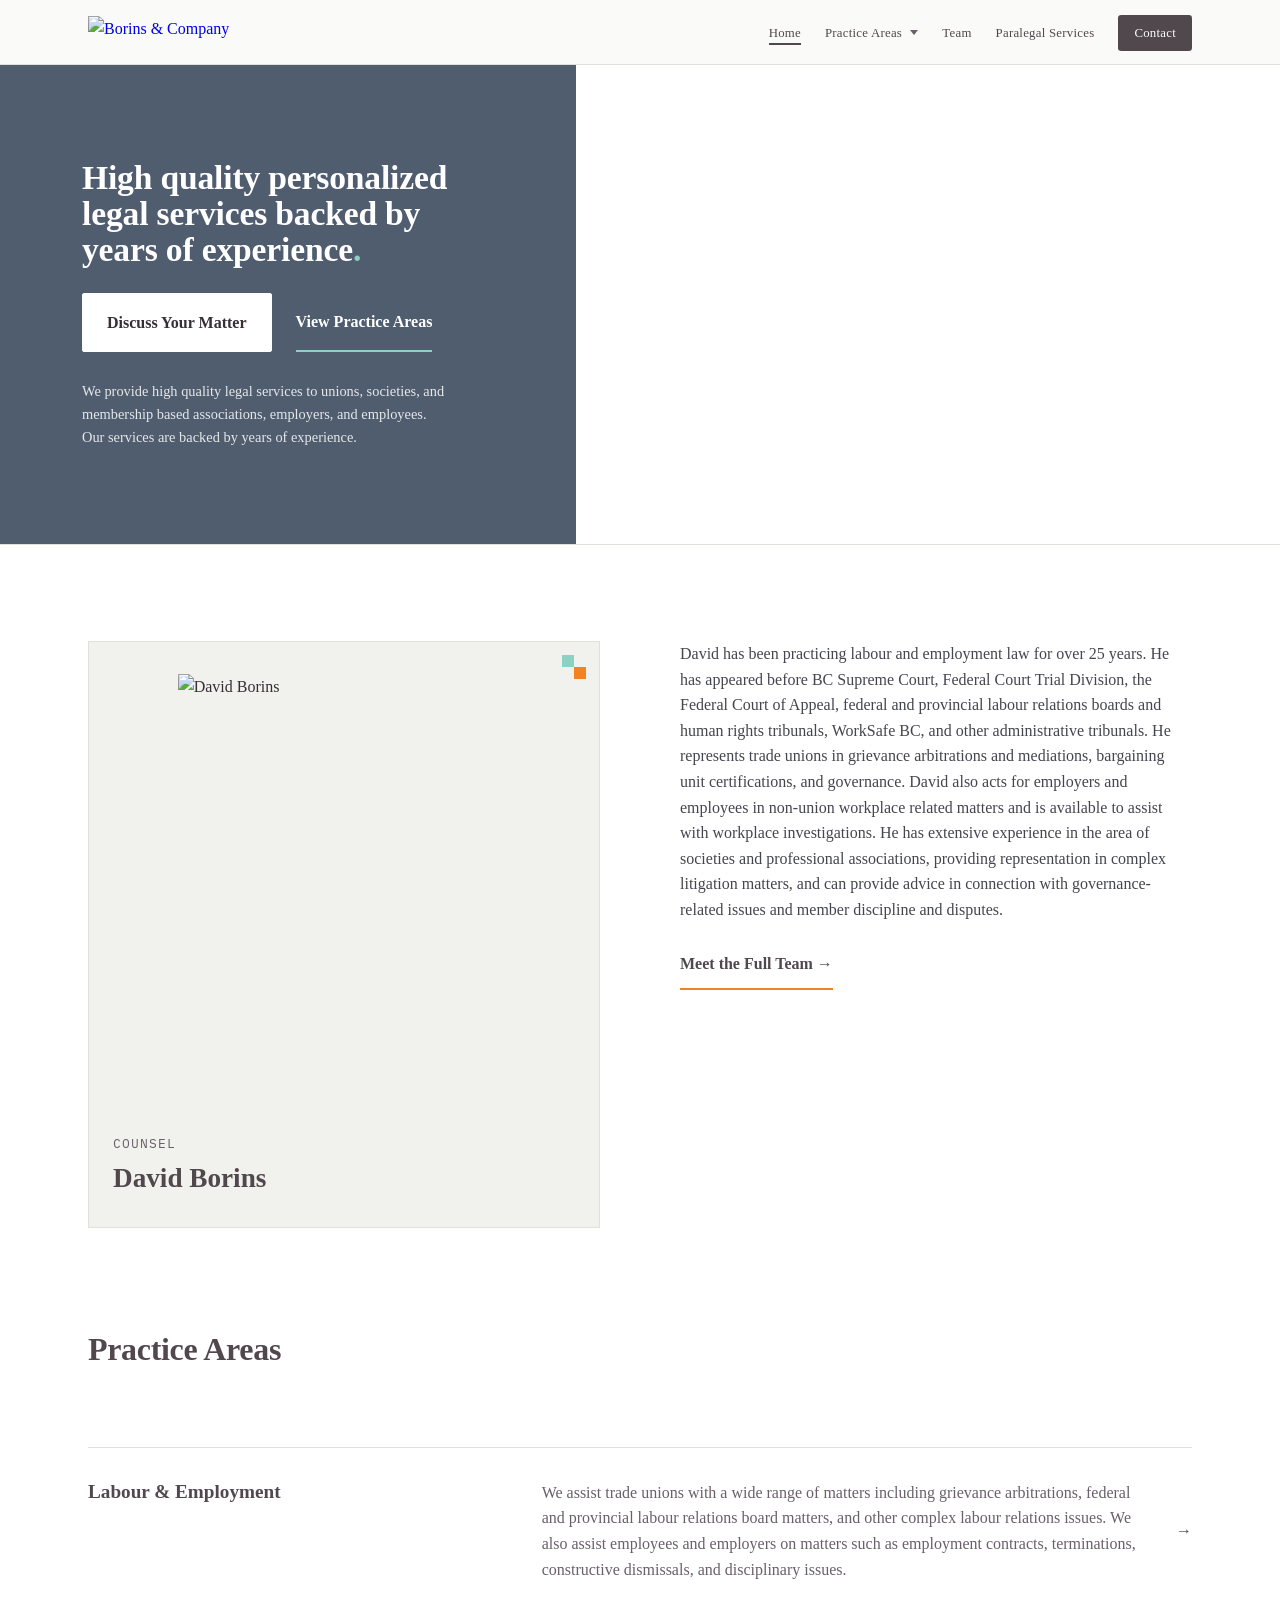
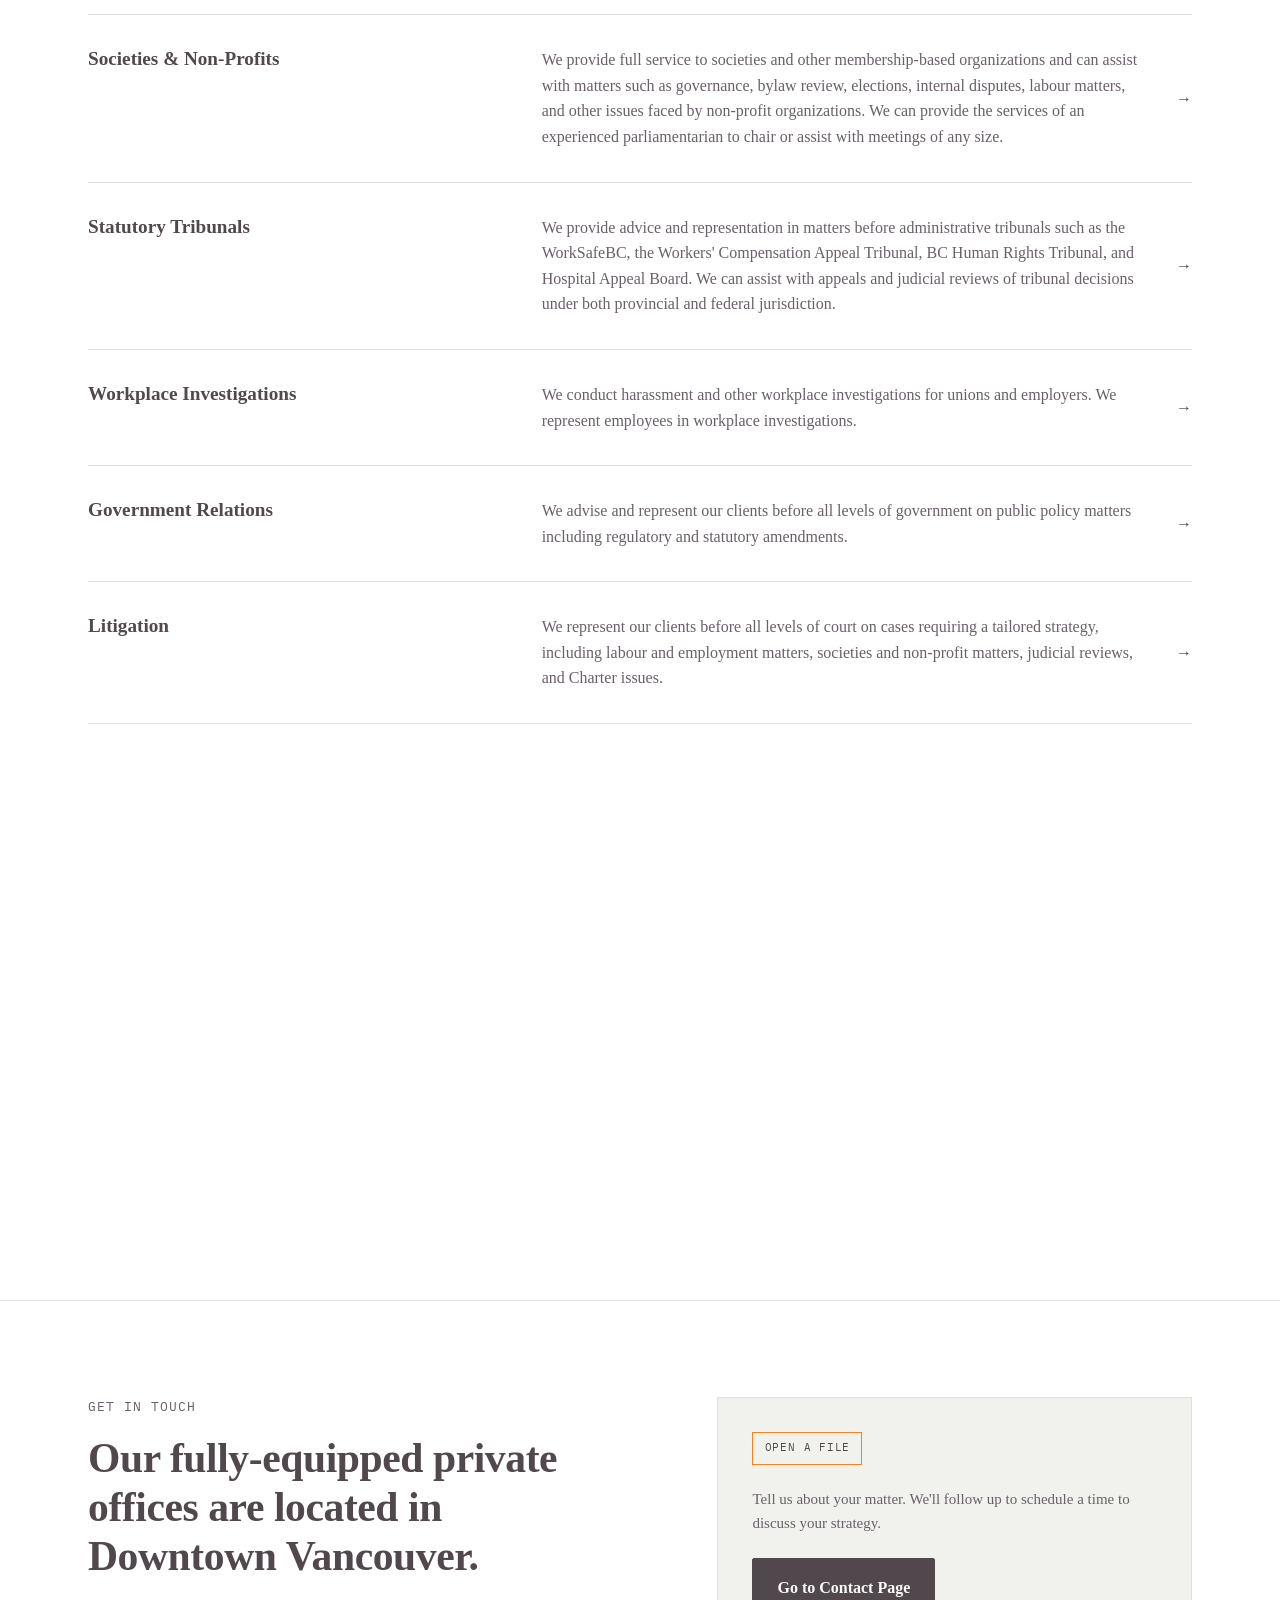
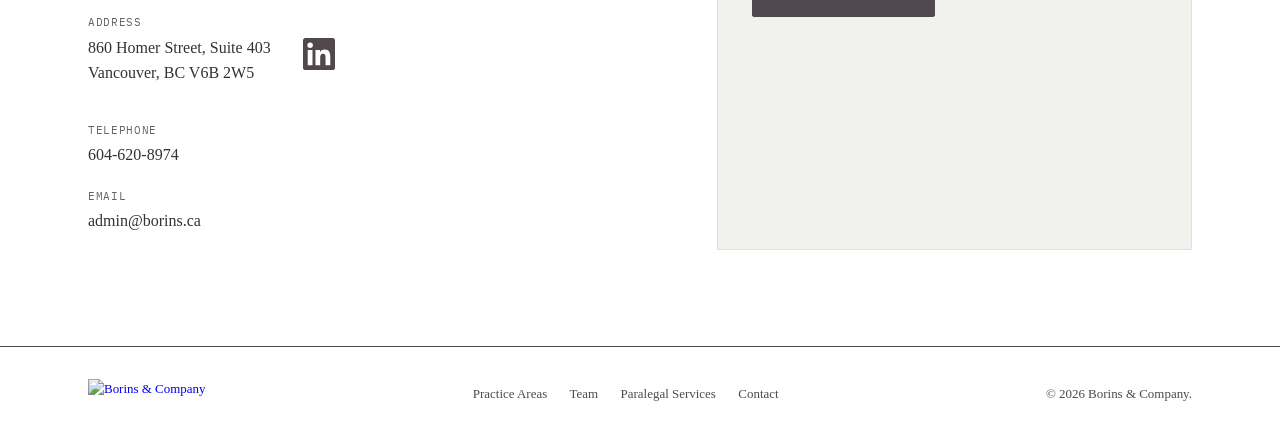
==== index.html @ f193a326 "Add files via upload" ====
<!DOCTYPE html>
<html lang="en">

<head>
  <meta charset="UTF-8">
  <meta name="viewport" content="width=device-width, initial-scale=1.0">
  <title>Borins & Company</title>
  <meta name="description" content="Vancouver based law firm specializing in labour, employment, litigation, non-profits, societies, immigration, and public policy related matters.">
  <link rel="icon" type="image/png" href="Assets/assets-favicon.png">
  <link href="https://fonts.googleapis.com/css2?family=IBM+Plex+Mono:wght@400;500&display=swap" rel="stylesheet">
  <link rel="stylesheet" href="styles.css">
</head>

<body>
  <header>
    <div class="header-inner">
      <a href="index.html" aria-label="Borins & Company — Home">
        <img src="assets/assets-logo.png" alt="Borins & Company" class="logo-img">
      </a>
      <nav id="site-nav">
        <ul>
          <li><a href="index.html" class="active">Home</a></li>
          <li class="has-dropdown">
            <a href="practice-areas.html">Practice Areas <span class="caret"></span></a>
            <ul class="dropdown">
              <li><a href="practice-areas.html">Overview</a></li>
              <li><a href="labour-employment.html">Labour & Employment Law</a></li>
              <li><a href="societies-non-profits.html">Societies & Non-Profit Law</a></li>
              <li><a href="statutory-tribunals.html">Statutory Tribunals</a></li>
              <li><a href="workplace-investigations.html">Workplace Investigations</a></li>
              <li><a href="government-relations.html">Government Relations</a></li>
              <li><a href="litigation.html">Litigation</a></li>
            </ul>
          </li>
          <li><a href="team.html">Team</a></li>
          <li><a href="paralegal-services.html">Paralegal Services</a></li>
          <li><a class="nav-contact" href="contact.html">Contact</a></li>
        </ul>
      </nav>
      <button class="nav-toggle" id="nav-toggle" aria-label="Toggle menu" aria-expanded="false">Menu</button>
    </div>
  </header>

  <section class="hero hero-photo">
    <div class="hero-photo-wrap">
      <h1 class="hero-headline">High quality personalized legal services backed by years of experience<span class="accent">.</span></h1>
      <div class="hero-actions">
        <a class="btn-primary hero-btn-primary" href="contact.html">Discuss Your Matter</a>
        <a class="btn-secondary hero-btn-secondary" href="practice-areas.html">View Practice Areas</a>
      </div>
      <p class="hero-subtext">We provide high quality legal services to unions, societies, and membership based associations, employers, and employees. Our services are backed by years of experience.</p>
    </div>
  </section>

  <section id="counsel">
    <div class="wrap counsel">
      <div class="counsel-card">
        <div class="corner-blocks"><div class="c1"></div><div class="c2"></div></div>
        <img src="assets/David Borins.avif" alt="David Borins" class="counsel-photo">
        <h4 class="role">Counsel</h4>
        <h3>David Borins</h3>
      </div>
      <div class="counsel-body">
        <p>David has been practicing labour and employment law for over 25 years. He has appeared before BC Supreme Court, Federal Court Trial Division, the Federal Court of Appeal, federal and provincial labour relations boards and human rights tribunals, WorkSafe BC, and other administrative tribunals. He represents trade unions in grievance arbitrations and mediations, bargaining unit certifications, and governance. David also acts for employers and employees in non-union workplace related matters and is available to assist with workplace investigations. He has extensive experience in the area of societies and professional associations, providing representation in complex litigation matters, and can provide advice in connection with governance-related issues and member discipline and disputes.</p>
        <div style="margin-top: 28px;">
          <a class="btn-secondary" href="team.html">Meet the Full Team &rarr;</a>
        </div>
      </div>
    </div>
  </section>

  <section id="practice">
    <div class="wrap">
      <div class="section-head">
        <h2>Practice Areas</h2>
      </div>

      <div class="docket-list">

        <a class="docket-row" href="labour-employment.html">
          <h3>Labour &amp; Employment</h3>
          <p class="row-desc">We assist trade unions with a wide range of matters including grievance arbitrations, federal and provincial labour relations board matters, and other complex labour relations issues. We also assist employees and employers on matters such as employment contracts, terminations, constructive dismissals, and disciplinary issues.</p>
          <span class="row-arrow">&rarr;</span>
        </a>

        <a class="docket-row" href="societies-non-profits.html">
          <h3>Societies &amp; Non-Profits</h3>
          <p class="row-desc">We provide full service to societies and other membership-based organizations and can assist with matters such as governance, bylaw review, elections, internal disputes, labour matters, and other issues faced by non-profit organizations. We can provide the services of an experienced parliamentarian to chair or assist with meetings of any size.</p>
          <span class="row-arrow">&rarr;</span>
        </a>

        <a class="docket-row" href="statutory-tribunals.html">
          <h3>Statutory Tribunals</h3>
          <p class="row-desc">We provide advice and representation in matters before administrative tribunals such as the WorkSafeBC, the Workers' Compensation Appeal Tribunal, BC Human Rights Tribunal, and Hospital Appeal Board. We can assist with appeals and judicial reviews of tribunal decisions under both provincial and federal jurisdiction.</p>
          <span class="row-arrow">&rarr;</span>
        </a>

        <a class="docket-row" href="workplace-investigations.html">
          <h3>Workplace Investigations</h3>
          <p class="row-desc">We conduct harassment and other workplace investigations for unions and employers. We represent employees in workplace investigations.</p>
          <span class="row-arrow">&rarr;</span>
        </a>

        <a class="docket-row" href="government-relations.html">
          <h3>Government Relations</h3>
          <p class="row-desc">We advise and represent our clients before all levels of government on public policy matters including regulatory and statutory amendments.</p>
          <span class="row-arrow">&rarr;</span>
        </a>

        <a class="docket-row" href="litigation.html">
          <h3>Litigation</h3>
          <p class="row-desc">We represent our clients before all levels of court on cases requiring a tailored strategy, including labour and employment matters, societies and non-profit matters, judicial reviews, and Charter issues.</p>
          <span class="row-arrow">&rarr;</span>
        </a>

      </div>
      
    </div>
  </section>

  <div class="parallax-divider" aria-hidden="true"></div>

  <section class="contact-section" id="contact">
    <div class="wrap contact-grid">
      
      <div>
        <h4>Get In Touch</h4>
        <h2 style="margin-top:1rem">Our fully-equipped private offices are located in Downtown Vancouver.</h2>
        <div class="contact-detail">
          <div class="contact-detail-row">
            <div>
              <div class="line">
                <span class="lbl">Address</span>
                860 Homer Street, Suite 403<br>Vancouver, BC V6B 2W5
              </div>
            </div>
            <a href="https://www.linkedin.com/company/borins-company/about/" target="_blank" rel="noopener noreferrer" class="linkedin-link" aria-label="Borins &amp; Company on LinkedIn">
              <svg xmlns="http://www.w3.org/2000/svg" viewBox="0 0 24 24" width="32" height="32" aria-hidden="true">
                <path d="M20.447 20.452h-3.554v-5.569c0-1.328-.027-3.037-1.852-3.037-1.853 0-2.136 1.445-2.136 2.939v5.667H9.351V9h3.414v1.561h.046c.477-.9 1.637-1.85 3.37-1.85 3.601 0 4.267 2.37 4.267 5.455v6.286zM5.337 7.433a2.062 2.062 0 0 1-2.063-2.065 2.064 2.064 0 1 1 2.063 2.065zm1.782 13.019H3.555V9h3.564v11.452zM22.225 0H1.771C.792 0 0 .774 0 1.729v20.542C0 23.227.792 24 1.771 24h20.451C23.2 24 24 23.227 24 22.271V1.729C24 .774 23.2 0 22.222 0h.003z"/>
              </svg>
            </a>
          </div>
          <div class="line" style="margin-top:20px;">
            <span class="lbl">Telephone</span>
            604-620-8974
          </div>
          <div class="line" style="margin-top:20px;">
            <span class="lbl">Email</span>
            admin@borins.ca
          </div>
        </div>
      </div>

      <div class="contact-card">
        <h4 class="stamp">Open a File</h4>
        <p>Tell us about your matter. We'll follow up to schedule a time to discuss your strategy.</p>
        <a class="btn-primary" href="contact.html">Go to Contact Page</a>
      </div>
    </div>
  </section>

  <footer>
    <div class="wrap footer-inner">
      <div class="footer-logo">
        <a class="logo-mark" href="index.html" aria-label="Borins & Company — Home">
          <img src="assets/assets-logo.png" alt="Borins & Company" class="logo-img">
        </a>
      </div>
      <div class="footer-links">
        <a href="practice-areas.html">Practice Areas</a>
        <a href="team.html">Team</a>
        <a href="paralegal-services.html">Paralegal Services</a>
        <a href="contact.html">Contact</a>
      </div>
      <div class="footer-copyright">
        <span>&copy; 2026 Borins &amp; Company.</span>
      </div>
    </div>
  </footer>

  <script>
    const toggle = document.getElementById('nav-toggle');
    const nav = document.getElementById('site-nav');
    if (toggle) {
      toggle.addEventListener('click', () => {
        const isOpen = nav.classList.toggle('open');
        toggle.setAttribute('aria-expanded', isOpen ? 'true' : 'false');
      });
    }
    // In the vertical (mobile) menu, tapping "Practice Areas" expands its
    // submenu instead of navigating to the overview page. On wider screens the
    // menu is horizontal, so the link navigates normally. The breakpoint here
    // must match the CSS breakpoint (54rem) where the nav becomes vertical.
    document.querySelectorAll('.has-dropdown > a').forEach((link) => {
      link.addEventListener('click', (e) => {
        if (window.matchMedia('(max-width: 54rem)').matches) {
          e.preventDefault();
          link.parentElement.classList.toggle('open');
        }
      });
    });
  </script>
</body>
</html>
---- styles.css ----
/* ===========================================================
   BORINS & COMPANY — Shared Site Styles
   =========================================================== */

:root {
  --slate: #51484E;
  --slate-deep: #363034;
  --mint: #8DD1C5;
  --orange: #F5821F;
  --paper: #FAFAF8;
  --paper-dim: #F1F1ED;
  --hairline: #E1E1DC;
  --grey-text: #696069;
}

* { margin: 0; padding: 0; box-sizing: border-box; }
html { scroll-behavior: smooth; }

body, p {
  color: var(--slate-deep);
  font-family: Georgia, 'Times New Roman', serif;
  font-size: 1rem;
  line-height: 1.6;
}

h1 {
  font-family: Georgia, 'Times New Roman', serif;
  font-weight: 700;
  font-size: 2.1rem;
  line-height: 1.08;
  letter-spacing: -0.005em;
  color: var(--slate);
}

h2 {
  font-family: Georgia, 'Times New Roman', serif;
  font-weight: 700;
  font-size: 2rem;
  color: var(--slate);
  letter-spacing: -0.01em;
}

h3 {
  font-family: Georgia, 'Times New Roman', serif; 
  font-size: 1.2rem; 
  font-weight: 600; 
  color: var(--slate); 
  line-height: 1.25; 
}

h4 {
  font-family: 'IBM Plex Mono', monospace; 
  font-size: 0.8rem; 
  font-weight: 400;
  letter-spacing: 0.08em; 
  text-transform: uppercase; 
  color: var(--grey-text); 
}

a { text-decoration: none; }

.wrap { 
  max-width: 73rem; 
  margin: 0 auto; 
  padding: 0 2rem; 
}

a:focus-visible, button:focus-visible {
  outline: 2px solid var(--orange);
  outline-offset: 3px;
}

.btn-primary {
  background: var(--slate);
  font-size: 1rem;
  font-weight: 600;
  color: var(--paper);
  padding: 1rem 1.5rem;
  border: 1px solid var(--slate);
  border-radius: 2px;
  transition: background 0.2s ease;
  display: inline-block;
}
.btn-primary:hover { background: var(--slate-deep); }

.btn-secondary {
  padding: 1rem 0;
  font-size: 1rem;
  font-weight: 600;
  color: var(--slate);
  border-bottom: 2px solid var(--orange);
}
.btn-secondary:hover { border-bottom-color: var(--mint); }

.read-more-btn {
  background-color: white;
  font-family: Georgia, 'Times New Roman', Times, serif;
  font-size: 1rem;
  color: var(--slate);
  border-top: none;
  border-left: none;
  border-right: none;
  border-bottom: 1.5px solid var(--orange)
}
.read-more-btn:hover { border-bottom-color: var(--mint);}

@media (prefers-reduced-motion: reduce) {
  * { animation: none !important; transition: none !important; }
}

/* ---------- Header / Nav ---------- */
header {
  position: sticky;
  top: 0;
  z-index: 100;
  background: var(--paper);
  border-bottom: 1px solid var(--hairline);
}

.header-inner {
  display: flex;
  align-items: center;
  justify-content: space-between;
  padding: 1rem 2rem;
  max-width: 73rem;
  margin: 0 auto;
  gap: 1rem;
}

.logo-img { height: 2rem; width: auto; display: block; }

nav { display: flex; align-items: center; gap: 1.5rem; }
nav ul { display: flex; gap: 1.5rem; list-style: none; flex-wrap: wrap; }
nav ul li a {
  font-size: .8rem;
  font-weight: 500;
  letter-spacing: 0.02em;
  color: var(--slate);
  position: relative;
  padding-bottom: .3rem;
}
nav ul li a::after {
  content: '';
  position: absolute;
  left: 0; bottom: 0;
  width: 0%; height: 2px;
  background: var(--orange);
  transition: width 0.25s ease;
}
nav ul li a:hover::after { width: 100%; }
nav ul li a.active { color: var(--slate); }
nav ul li a.active::after { width: 100%; background: var(--slate); }

/* ---------- Practice Areas dropdown ---------- */
.has-dropdown { position: relative; }
.has-dropdown > a {
  font-size: .8rem;
  font-weight: 500;
  letter-spacing: 0.02em;
}
.caret {
  display: inline-block;
  width: 0; height: 0;
  margin-top: -.2rem;
  margin-left: .3rem;
  vertical-align: middle;
  border-left: .3rem solid transparent;
  border-right: .3rem solid transparent;
  border-top: .35rem solid var(--grey-text);
  transition: transform 0.2s ease;
}
.has-dropdown:hover .caret,
.has-dropdown:focus-within .caret { transform: rotate(180deg);}
.dropdown {
  position: absolute;
  top: 100%;
  margin-top: .5rem;
  background: var(--paper);
  border: 1px solid var(--hairline);
  list-style: none;
  padding: .5rem;
  visibility: hidden;
  transition: opacity 0.18s ease, transform 0.18s ease, visibility 0.18s;
  z-index: 200;
}
/* invisible bridge so the pointer can travel from link to menu without closing it */
.has-dropdown::before {
  content: '';
  position: absolute;
  top: 100%; left: 0; right: 0;
  height: 1rem;
}
.has-dropdown:hover {
  cursor: pointer;
}
.has-dropdown:hover .dropdown,
.has-dropdown:focus-within .dropdown {
  opacity: 1;
  visibility: visible;
}
.dropdown li a {
  display: block;
  padding: .6875rem .875rem;
  font-size: .84375rem;
  font-weight: 500;
  color: var(--slate);
  white-space: nowrap;
  border-radius: .0625rem;
}
.dropdown li a::after { display: none; content: none; }
.dropdown li a:hover { background: var(--paper-dim); color: var(--orange);}
.dropdown li a.active { color: var(--orange); background: var(--paper-dim); }

.nav-contact {
  background: var(--slate);
  color: var(--paper);
  padding: .7rem 1rem;
  border-radius: .2rem;
  transition: background 0.2s ease;
  flex-shrink: 0;
}
.nav-contact:hover { background: var(--slate-deep);}

/* mobile nav toggle */
.nav-toggle { display: none; }

@media (max-width: 54rem) {
  nav ul { display: none; }
  .nav-toggle {
    display: block;
    background: var(--slate);
    border: 2px solid var(--slate);
    border-radius: .2rem;
    padding: .5rem .8rem;
    font-size: .8rem;
    font-family: 'IBM Plex Mono', monospace;
    color: var(--paper);
  }
  .nav-toggle:hover {
    background: none;
    color: var(--slate);
    cursor: pointer;
  }
  nav.open ul {
    display: flex;
    flex-direction: column;
    position: absolute;
    top: 100%; left: 0; right: 0;
    background: var(--paper);
    border-bottom: 1px solid var(--hairline);
    padding: 1rem 1rem;
    gap: 1rem;
    z-index: 99;
  }
  .nav-contact {
    background: var(--paper);
    color: var(--slate);
    padding: 0 0 .35rem 0;
  }
  .nav-contact:hover { background: none; }

  .has-dropdown:hover .dropdown,
  .has-dropdown:focus-within .dropdown {
    visibility: hidden;
  }

  .has-dropdown.open .dropdown {
    opacity: 1;
    visibility: visible;
  }
  
  .has-dropdown:hover .caret,
  .has-dropdown:focus-within .caret { transform: rotate(0deg);}

  .caret { 
    transform: rotate(0deg);
  }

  .has-dropdown.open .caret {
    transform: rotate(180deg);
  }

}

/* ---------- Page header band (non-home pages) ---------- */
.page-hero {
  position: relative;
  padding: 4rem 0 3.5rem;
  border-bottom: 1px solid var(--hairline);
  overflow: hidden;
}
.page-hero .docket {
  font-family: 'IBM Plex Mono', monospace;
  font-size: .8rem;
  letter-spacing: 0.06em;
  color: var(--slate);
  text-transform: uppercase;
  display: flex;
  align-items: center;
  gap: 1rem;
  margin-bottom: 1.5rem;
}
.page-hero .docket .rule { flex: 0 0 4rem; height: 1px; background: var(--hairline); }
.page-hero h1 {
  font-size: 2.8rem;
  line-height: 1.1;
  letter-spacing: -0.015em;
  color: var(--slate);
}
.page-hero .accent { color: var(--orange); }
.page-hero p.lede {
  max-width: 34rem;
  margin-top: 1rem;
  font-size: 1rem;
  color: var(--grey-text);
}
.page-hero-blocks {
  position: absolute;
  top: 2.5rem;
  right: 2rem;
  display: grid;
  grid-template-columns: 3.5rem 3.5rem;
  grid-template-rows: 3.5rem 3.5rem;
  opacity: 0.9;
}
.page-hero-blocks .hb1 { background: var(--mint); grid-column: 1; grid-row: 1; }
.page-hero-blocks .hb2 { background: var(--orange); grid-column: 2; grid-row: 2; }
@media (max-width: 54rem) { .page-hero-blocks { display: none; } }

/* ---------- Hero (home) ---------- */
.hero {
  position: relative;
  padding: 88px 0 100px;
  border-bottom: 1px solid var(--hairline);
  overflow: hidden;
}

/* Photo hero variant */
.hero.hero-photo {
  display: grid;
  grid-template-columns: 1fr 1fr 1fr 1fr 1fr;
  padding: 0;
  min-height: 480px;
  position: relative;
  display: flex;
  align-items: center;
  background-image: url('assets/HeroImage.jpg');
  background-size: cover;
  background-position: center top;
}
.hero.hero-photo::before {
  content: '';
  position: absolute;
  inset: 0 55% 0 0;
  background: rgba(42, 58, 80, 0.82);
  z-index: 0;
}
.hero-photo-wrap {
  position: relative;
  z-index: 1;
  width: 100%;
  padding-top: 4.5rem;
  padding-bottom: 4.5rem;
  padding-left: max(2rem, calc((100% - 1180px) / 2 + 2rem));
  padding-right: 2rem;
  text-align: left;
}
.hero-photo-wrap .hero-headline {
  color: #fff;
  max-width: 23rem;
}

.hero-photo-wrap .hero-headline .accent { color: var(--mint); }
.hero-photo-wrap .hero-actions { margin-top: 1.5rem; }
.hero-photo-wrap .hero-subtext {
  color: rgba(255, 255, 255, 0.85);
  font-size: 0.9rem;
  max-width: 23rem;
  margin-top: 1.75rem;
}
.hero-btn-primary {
  background: #fff !important;
  color: var(--slate-deep) !important;
  border-color: #fff !important;
}
.hero-btn-primary:hover { background: var(--paper-dim) !important; }
.hero-btn-secondary {
  color: #fff !important;
  border-bottom-color: var(--mint) !important;
}
.hero-btn-secondary:hover { border-bottom-color: var(--orange) !important; }

@media (max-width: 73rem) {
  .hero.hero-photo::before { inset: 0; }
  .hero.hero-photo { background-position: 70% center; }
}

.hero-actions { margin-top: 2rem; display: flex; gap: 1.5rem; align-items: center; flex-wrap: wrap; }

/* ---------- Section scaffolding ---------- */
section {
  padding: 6rem 0;
  scroll-margin-top: 5rem;
}
section.tight { padding: 4rem 0; }
.section-head {
  display: flex;
  justify-content: space-between;
  align-items: flex-end;
  gap: 1rem;
  margin-bottom: 3rem;
  padding-bottom: 1.5rem;
}

.section-head .file-label { text-align: right; max-width: 17rem; line-height: 1.5;}

@media(max-width: 54rem) {
  .section-head{ flex-direction: column; align-items: flex-start; }
  .section-head .file-label{ text-align: left;}
}

/* ---------- Practice Areas: Docket index ---------- */
.docket-list { border-top: 1px solid var(--hairline); }

.docket-row {
  display: grid;
  grid-template-columns: 1.4fr 2fr 1rem;
  gap: 2rem;
  padding: 2rem 0;
  border-bottom: 1px solid var(--hairline);
  transition: background 0.2s ease, transform 0.2s ease;
  cursor: pointer;
}
.docket-row:hover { 
  padding-left: 1rem;
  background: var(--paper-dim); 
  transform: translateX(1rem); 
}

.docket-row:hover .row-arrow { 
  color: var(--orange); 
}

.row-desc { color: var(--grey-text); }
.row-arrow { 
  display: flex;
  align-self: center;
  color: var(--slate); 
  transition: transform 0.2s ease, color 0.2s ease; 
}

@media (max-width: 54rem) {
  .docket-row { grid-template-columns: 1fr; }
  .row-arrow { display: flex; justify-self: flex-end;}
}

/* ---------- Approach band ---------- */
.band { 
  flex: display;
  justify-content: center;
  align-items: center;
  background: var(--slate); 
  color: var(--paper); 
  overflow: hidden; 
}

.band .approach-head { 
  justify-self: center;
  justify-items: center;
  color: var(--paper); 
  margin-top: -1rem;
}

.approach-foot { 
  justify-self: center;
  text-align: center;
  margin: 2rem 4rem 0; 
  color: var(--paper); 
  max-width: 54rem;
}

/* ---------- Counsel / bio card (reused on Team page) ---------- */
/* Tighten the gap between the Counsel and Practice Areas sections on the home page. */
#counsel { padding-bottom: 3rem; }
#practice { padding-top: 3rem; }

.counsel { display: grid; grid-template-columns: 1fr 1fr; gap: 5rem; align-items: start; }

.counsel-card {
  border: 1px solid var(--hairline);
  background: var(--paper-dim);
  padding: 2rem 1.5rem;
  position: relative;
}
.counsel-card .corner-blocks {
  position: absolute; top: .8rem; right: .8rem;
  display: grid; grid-template-columns: .75rem .75rem; grid-template-rows: .75rem .75rem;
}
.counsel-card .corner-blocks .c1 { background: var(--mint); grid-column:1; grid-row:1; }
.counsel-card .corner-blocks .c2 { background: var(--orange); grid-column:2; grid-row:2; }
.counsel-photo { width: 100%; aspect-ratio: 3 / 4; object-fit: cover; object-position: top; display: block;}
.counsel-card h3 { font-family: Georgia, 'Times New Roman', serif; font-size: 1.7rem; font-weight: 700; color: var(--slate); margin-top: .5rem; line-height: 1.2; }
.counsel-card .contact-line { margin-top: 1rem; font-size: .9rem; color: var(--grey-text); line-height: 1.6; }
.counsel-card .contact-line a { color: var(--slate); }
.counsel-card .contact-line a:hover { color: var(--orange); }

.counsel-body p { font-size: 16px; color: #45454F; margin-bottom: 16px; max-width: 640px; }
.counsel-body .appearances { margin: 1.5rem 0; display: flex; flex-wrap: wrap; gap: 10px; }
.tag { font-family: 'IBM Plex Mono', monospace; font-size: 12px; padding: 7px 13px; border: 1px solid var(--hairline); color: var(--grey-text); }

@media (max-width: 54rem) { .counsel { grid-template-columns: 1fr; } }

.team-grid { display: grid; grid-template-columns: 1fr 1fr; gap: 3rem; }
.team-member { display: flex; flex-direction: column; gap: 1.5rem; }
.team-member .counsel-card { width: 100%; }
.team-member .counsel-body p { max-width: 100%; }
.counsel-card img { display: block; width: 72%; margin: 0 auto 1rem; }

@media (max-width: 54rem) { .team-grid { grid-template-columns: 1fr; } }

.team-divider { border-top: 1px solid var(--hairline); margin: 64px 0 0; }

/* ---------- Paralegal service list ---------- */
.paralegal-note {
  color: var(--paper);
  margin-bottom: 1rem;
}

.service-columns { display: grid; grid-template-columns: 1fr 1fr; gap: 3rem; margin-top: 1rem; }
.service-block .file-label { color: var(--slate); margin-bottom: 1rem; display: block; }
.service-block ul { list-style: none; }
.service-block li {
  font-size: 0.9rem;
  color: #45454F;
  padding: .8rem 0;
  border-bottom: 1px solid var(--hairline);
  padding-left: 1rem;
  position: relative;
}
.service-block li::before {
  content: '';
  position: absolute;
  left: 0; top: 1.3rem;
  width: .4rem; height: .4rem;
  background: var(--orange);
}
@media (max-width: 54rem) { .service-columns { grid-template-columns: 1fr; } }

.note-card {
  margin-top: 4rem;
  border: 1px solid var(--hairline);
  background: var(--paper-dim);
  padding: 2rem 2rem;
}
.note-card p { margin-top: 1rem; font-size: .9rem; color: var(--grey-text); }
.note-card a { color: var(--slate); border-bottom: 1px solid var(--orange); }

.linked-body {
  max-width: 60rem;
}

.linked-body a { 
  color: var(--grey-text);
  color: var(--slate);
  border-bottom: 1.5px solid var(--orange); 
}

/* ---------- Contact ---------- */
.contact-section { border-top: 1px solid var(--hairline); }
.contact-grid { display: grid; grid-template-columns: 1.2fr 1fr; gap: 60px; }
.contact-grid h2 {
  font-family: Georgia, 'Times New Roman', serif;
  font-weight: 700;
  font-size: 2.6rem;
  color: var(--slate);
  max-width: 30rem;
  line-height: 1.18;
  letter-spacing: -0.01em;
}
.contact-detail { margin-top: 2.1rem;  }
.contact-detail-row { display: flex; align-items: flex-start; gap: 2rem; }
.linkedin-link { display: flex; align-items: center; padding-top: 1.5rem; color: var(--slate); transition: color 0.2s ease; flex-shrink: 0; }
.linkedin-link:hover { color: #0A66C2; }
.linkedin-link svg { fill: currentColor; display: block; }
.contact-detail .line { margin-bottom: 1rem; }
.contact-detail .lbl {
  font-family: 'IBM Plex Mono', monospace;
  font-size: 0.67rem;
  text-transform: uppercase;
  letter-spacing: 0.06em;
  color: var(--grey-text);
  display: block;
  margin-bottom: .2rem;
}
.contact-card { border: 1px solid var(--hairline); padding: 34px; background: var(--paper-dim); position: relative; }
.contact-card .stamp {
  font-family: 'IBM Plex Mono', monospace;
  font-size: .7rem;
  letter-spacing: 0.07em;
  text-transform: uppercase;
  color: var(--slate);
  border: 1px solid var(--orange);
  display: inline-block;
  padding: .4rem .7rem;
  margin-bottom: 1.4rem;
}
.contact-card p { font-size: 15px; color: var(--grey-text); margin-bottom: 1.4rem; }

.map-frame {
  margin-top: 3rem;
  border: 1px solid var(--hairline);
  height: 28rem;
  overflow: hidden;
}
.map-frame iframe { width: 100%; height: 100%; border: 0; display: block; }

/* ---------- Parallax image divider ---------- */
.parallax-divider {
  height: 30rem;
  background-image: url('assets/HeroImage2.jpg');
  background-size: cover;
  background-position: center center;
  background-attachment: fixed;
  background-repeat: no-repeat;
}
@media (max-width: 48rem) {
  .parallax-divider {
    background-attachment: scroll;
    background-position: center center;
    height: 20rem;
  }
}

/* ---------- Footer ---------- */
footer { border-top: 1px solid; color: var(--slate); padding: 2rem 0; }
.footer-inner { display: flex; justify-content: space-between; align-items: center; gap: 1rem; font-size: .81em; }
.footer-links { display: flex; align-items: center; gap: 1.4rem; }
.footer-links a { color: var(--slate); }
.footer-links a:hover { color: var(--orange); }
.footer-copyright { display: flex; align-items: center;}

@media(max-width: 54rem) {
  .footer-inner { flex-direction: column; gap: 2rem; align-items: flex-start;}
}

@media (max-width: 54rem) {
  .contact-grid { grid-template-columns: 1fr; gap: 2.1rem; }
}
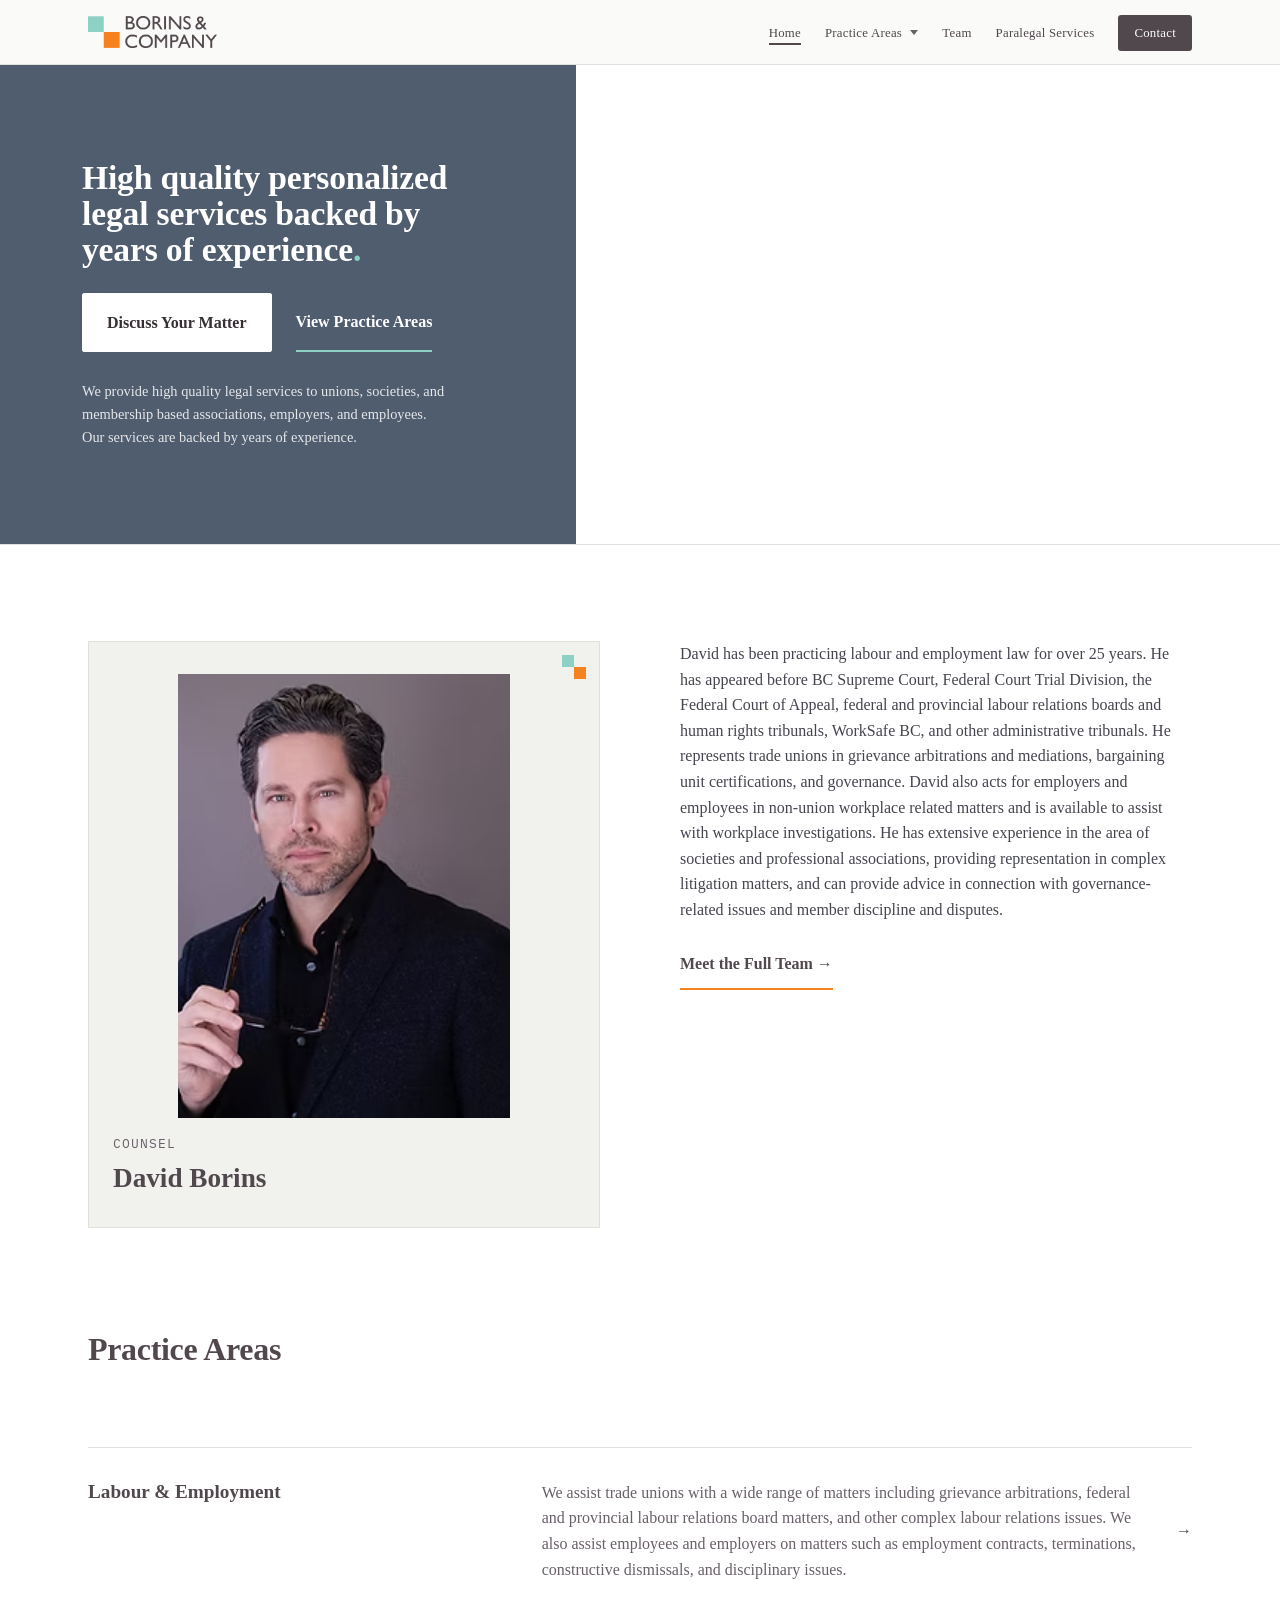
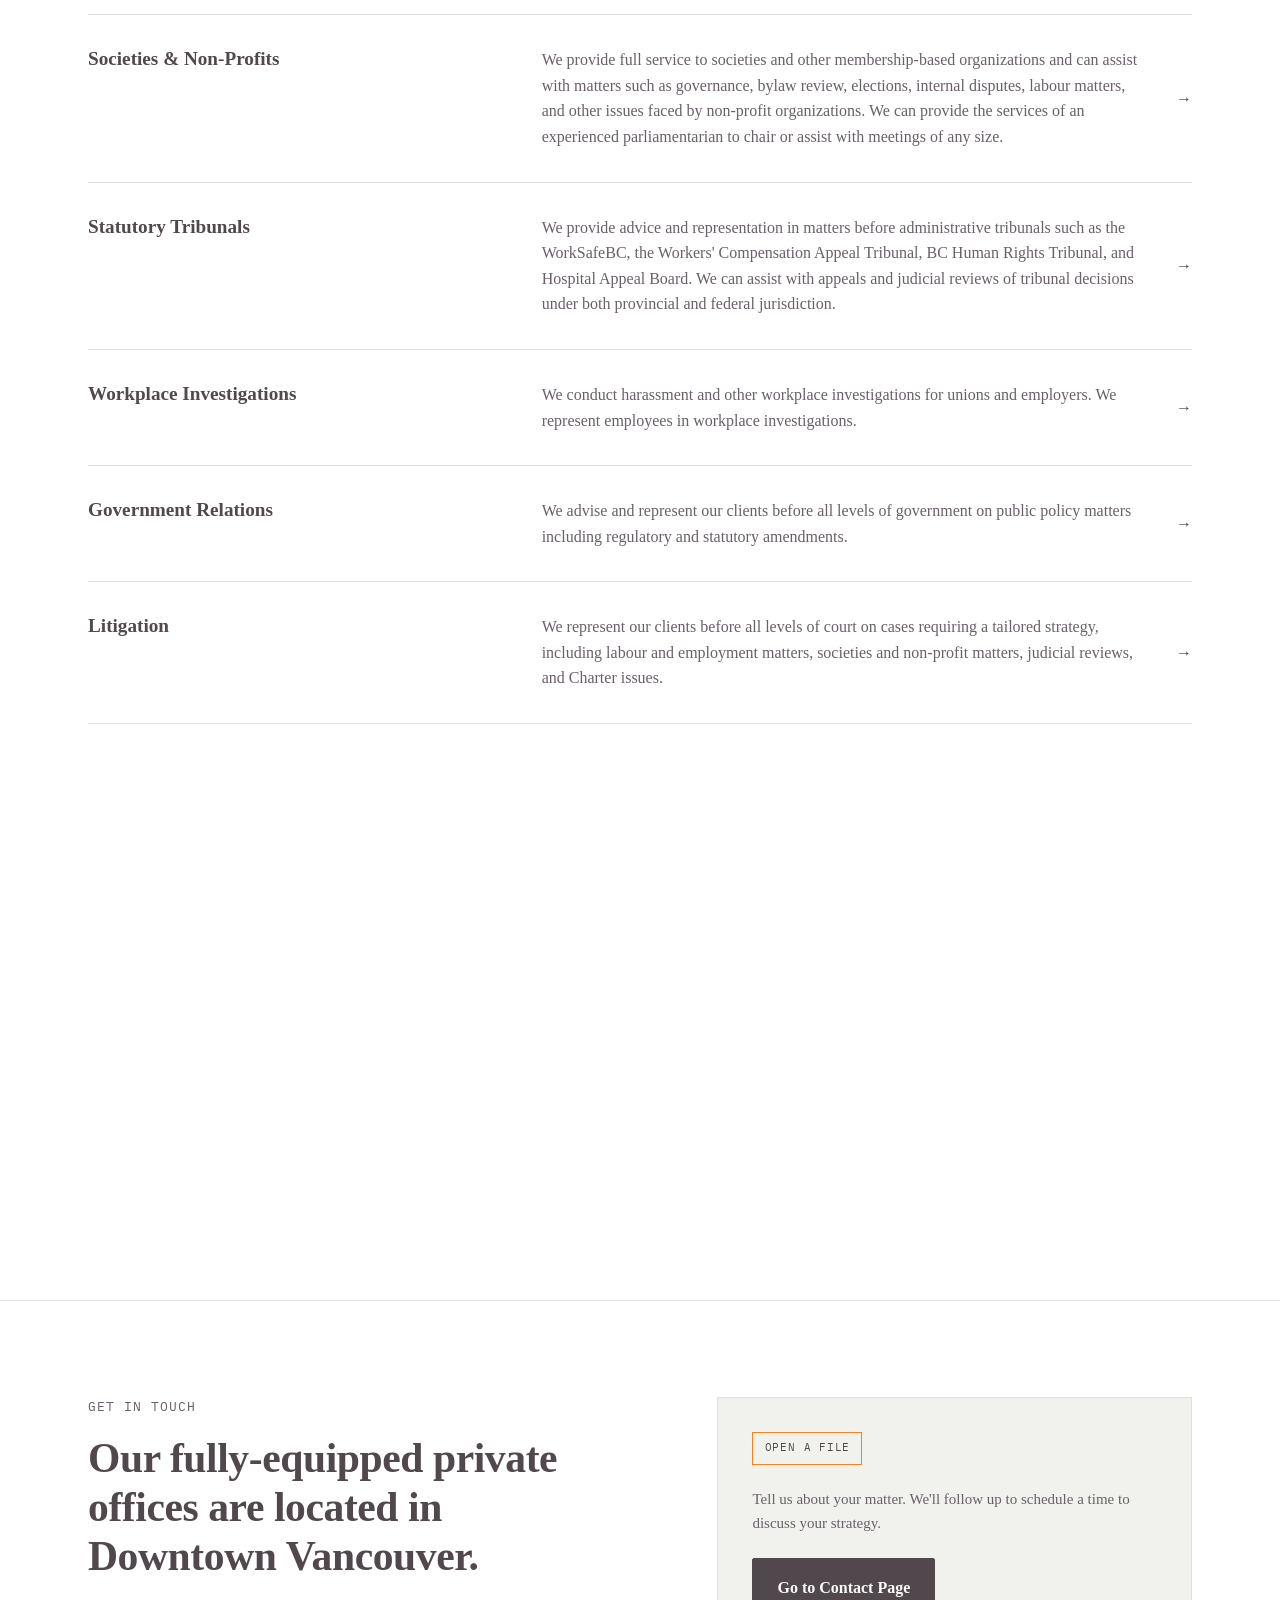
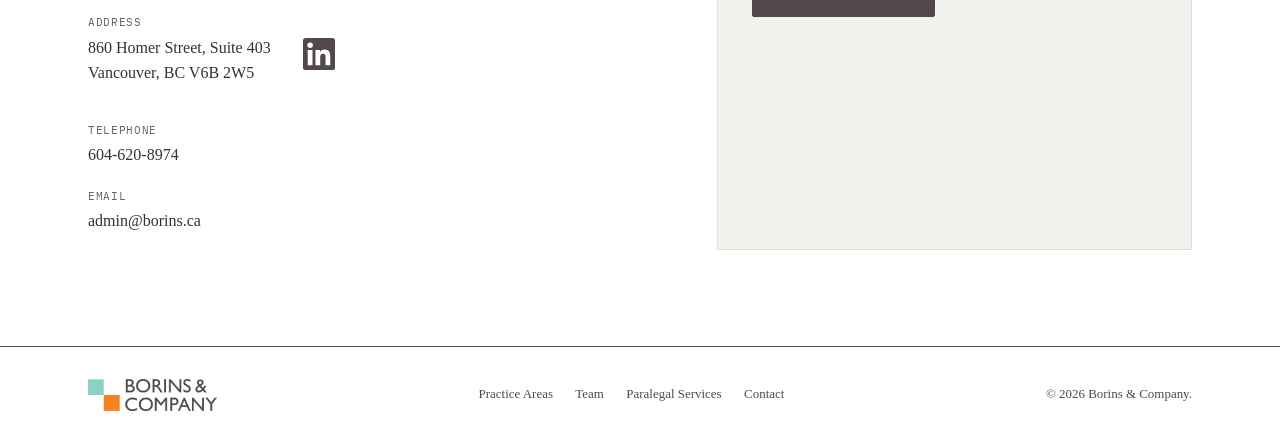
==== commit 116e3a90: "Add files via upload" ====
--- a/index.html
+++ b/index.html
@@ -15,7 +15,7 @@
   <header>
     <div class="header-inner">
       <a href="index.html" aria-label="Borins & Company — Home">
-        <img src="assets/assets-logo.png" alt="Borins & Company" class="logo-img">
+        <img src="Assets/assets-logo.png" alt="Borins & Company" class="logo-img">
       </a>
       <nav id="site-nav">
         <ul>
@@ -56,7 +56,7 @@
     <div class="wrap counsel">
       <div class="counsel-card">
         <div class="corner-blocks"><div class="c1"></div><div class="c2"></div></div>
-        <img src="assets/David Borins.avif" alt="David Borins" class="counsel-photo">
+        <img src="Assets/David Borins.avif" alt="David Borins" class="counsel-photo">
         <h4 class="role">Counsel</h4>
         <h3>David Borins</h3>
       </div>
@@ -163,7 +163,7 @@
     <div class="wrap footer-inner">
       <div class="footer-logo">
         <a class="logo-mark" href="index.html" aria-label="Borins & Company — Home">
-          <img src="assets/assets-logo.png" alt="Borins & Company" class="logo-img">
+          <img src="Assets/assets-logo.png" alt="Borins & Company" class="logo-img">
         </a>
       </div>
       <div class="footer-links">
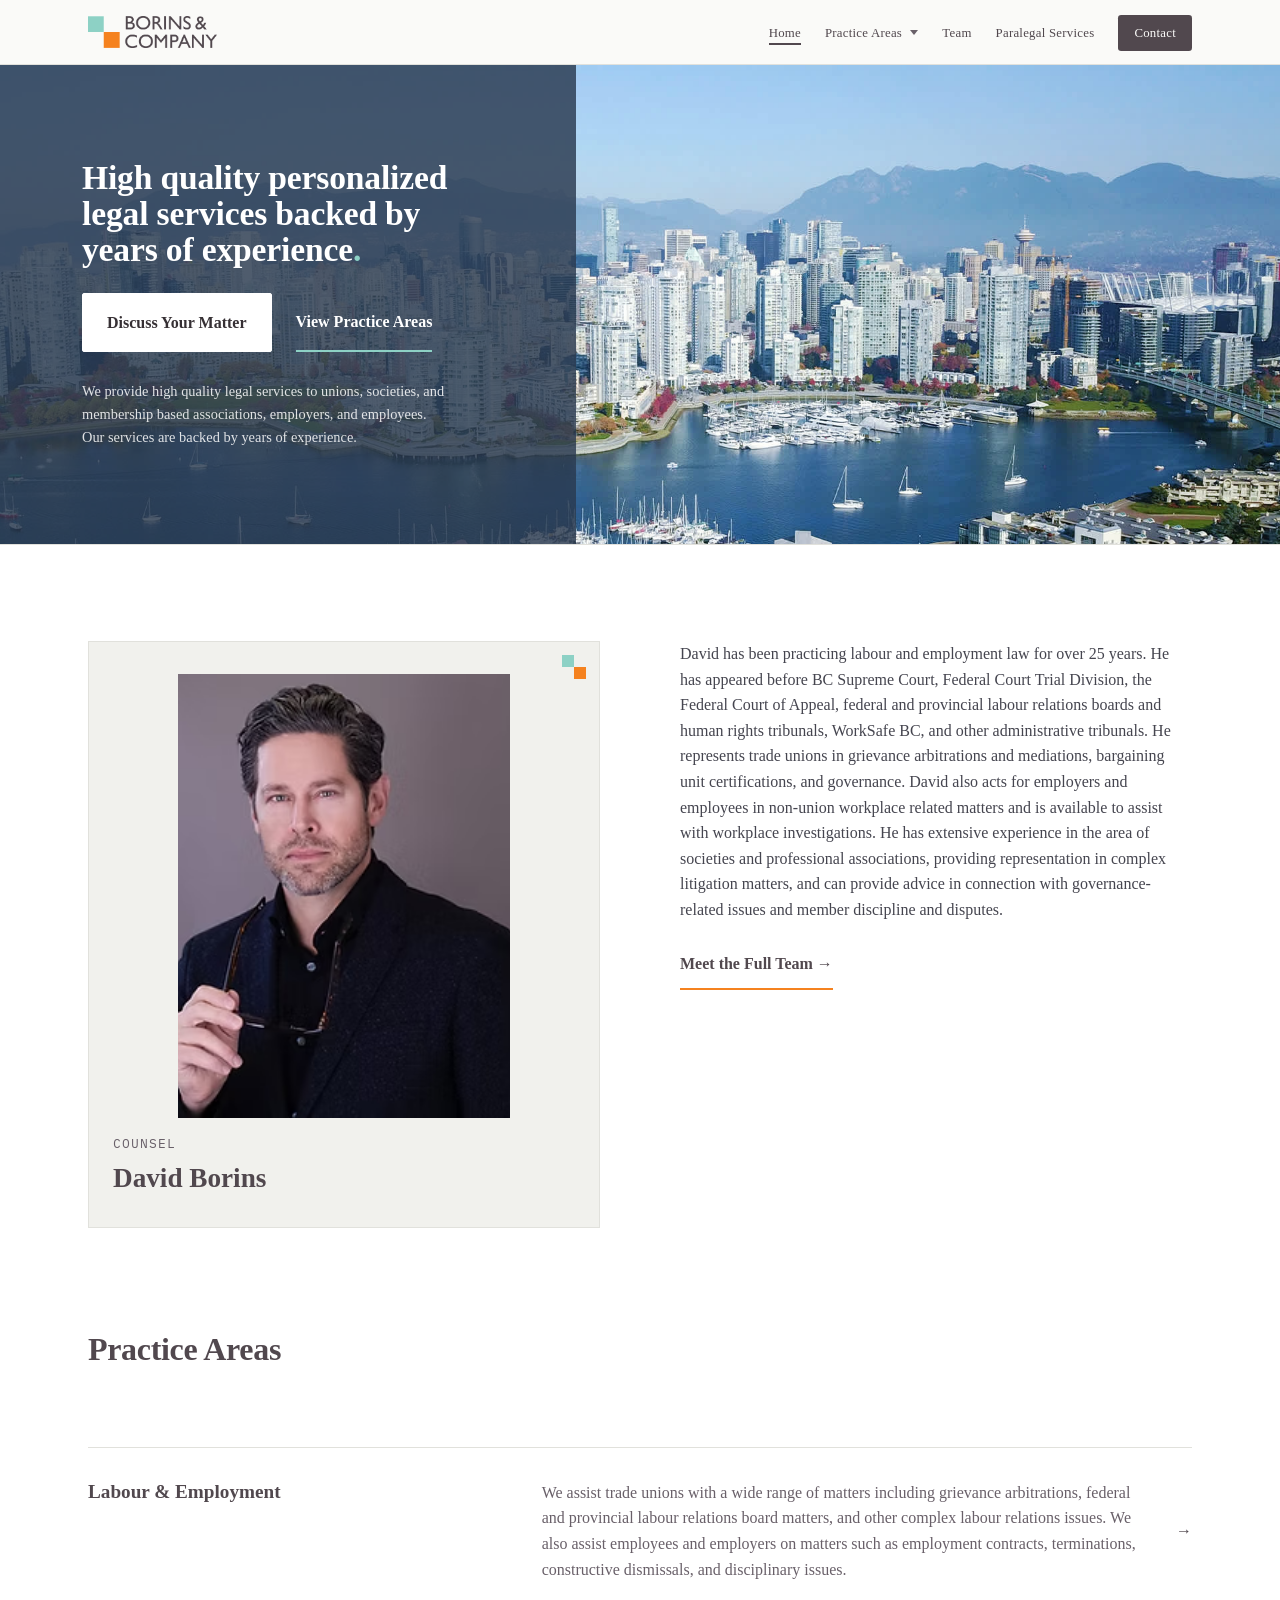
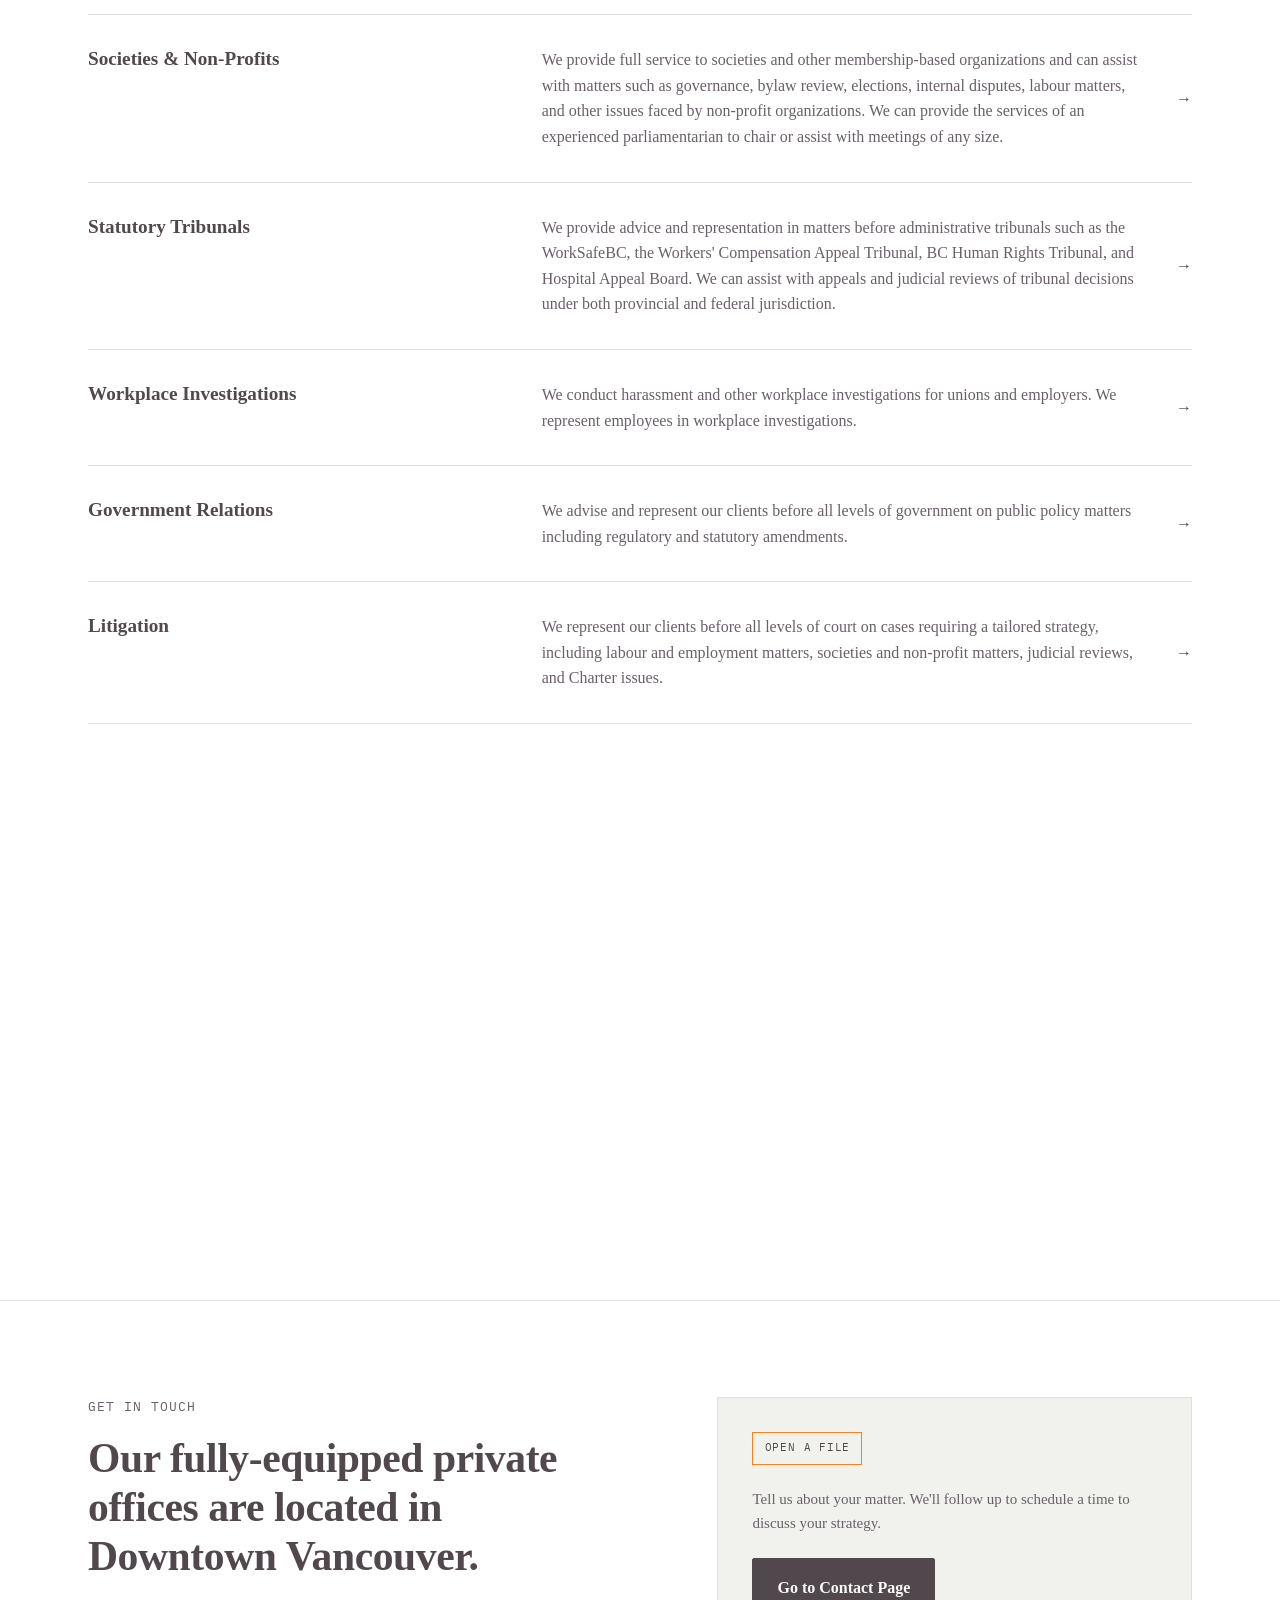
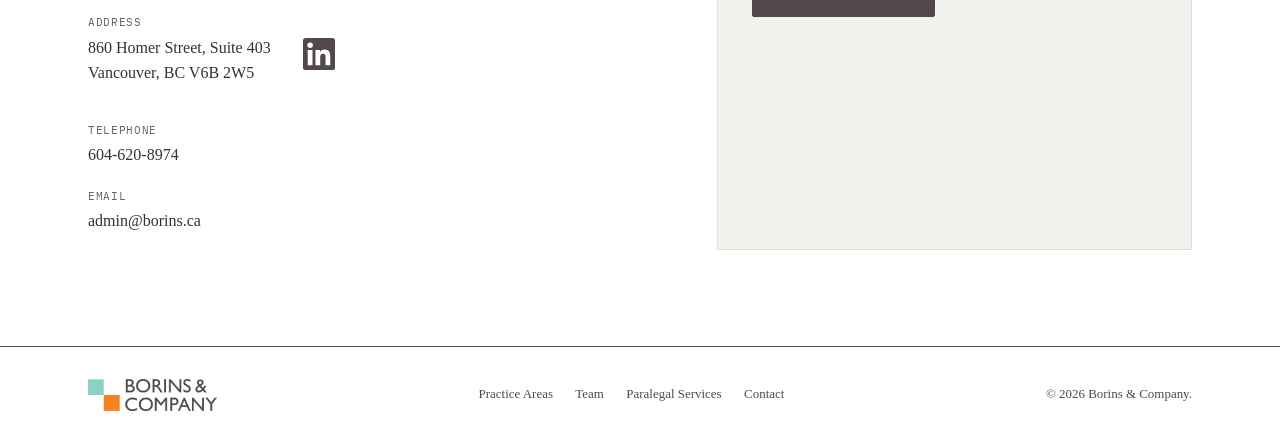
==== commit b84b7f77: "Add mobile "Back to Top" footer button On screens <=54rem, hide the four footer links (Practice Area" ====
--- a/index.html
+++ b/index.html
@@ -171,6 +171,7 @@
         <a href="team.html">Team</a>
         <a href="paralegal-services.html">Paralegal Services</a>
         <a href="contact.html">Contact</a>
+      <a class="footer-top-link btn-secondary" href="index.html">&uarr; Back to Top</a>
       </div>
       <div class="footer-copyright">
         <span>&copy; 2026 Borins &amp; Company.</span>
--- a/styles.css
+++ b/styles.css
@@ -344,7 +344,7 @@
   position: relative;
   display: flex;
   align-items: center;
-  background-image: url('assets/HeroImage.jpg');
+  background-image: url('Assets/HeroImage.jpg');
   background-size: cover;
   background-position: center top;
 }
@@ -617,7 +617,7 @@
 /* ---------- Parallax image divider ---------- */
 .parallax-divider {
   height: 30rem;
-  background-image: url('assets/HeroImage2.jpg');
+  background-image: url('Assets/HeroImage2.jpg');
   background-size: cover;
   background-position: center center;
   background-attachment: fixed;
@@ -639,8 +639,14 @@
 .footer-links a:hover { color: var(--orange); }
 .footer-copyright { display: flex; align-items: center;}
 
+/* "Back to Top" link only appears in the mobile footer (see media query). */
+.footer-top-link { display: none; }
+
 @media(max-width: 54rem) {
   .footer-inner { flex-direction: column; gap: 2rem; align-items: flex-start;}
+  /* Replace the cramped link grid with a single Back to Top button on mobile. */
+  .footer-links a:not(.footer-top-link) { display: none; }
+  .footer-top-link { display: inline-block; padding: 0; }
 }
 
 @media (max-width: 54rem) {
